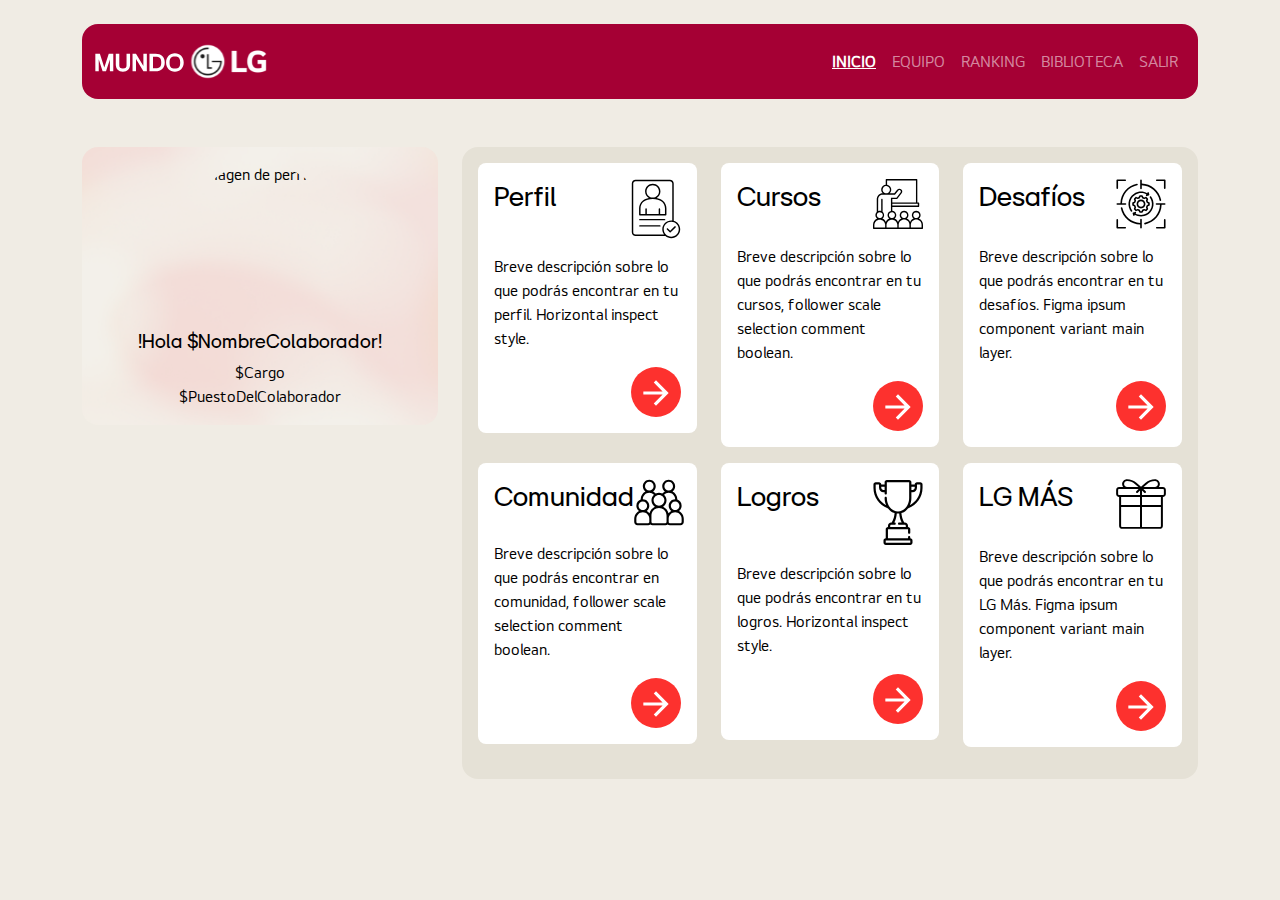
==== index.html @ dbd85ef8 "Commit inicial del proyecto Mi Mundo LG, creación de carpetas y estilos bases" ====
<!doctype html>
<html lang="es">
  <head>
    <!-- Required meta tags -->
    <meta charset="utf-8">
    <meta name="viewport" content="width=device-width, initial-scale=1">

    <!-- Bootstrap CSS -->
    <link href="https://cdn.jsdelivr.net/npm/bootstrap@5.1.3/dist/css/bootstrap.min.css" rel="stylesheet">
    <link rel="stylesheet" href="style.css">
    <title>Mi Mundo LG</title>
  </head>
  <body class="bg-body--lg">
    <div class="container">
        <header>
            <nav class="navbar navbar-expand-lg navbar-dark bg-navbar--lg rounded--lg mt-4">
                <div class="container-fluid">
                <a class="navbar-brand" href="#"><img src="assets/images/logo_mimundolg.svg" alt="mi mundo LG" width="180"></a>
                <button class="navbar-toggler" type="button" data-bs-toggle="collapse" data-bs-target="#navbarSupportedContent" aria-controls="navbarSupportedContent" aria-expanded="false" aria-label="Toggle navigation">
                    <span class="navbar-toggler-icon"></span>
                </button>
                <div class="collapse navbar-collapse" id="navbarSupportedContent">
                    <ul class="navbar-nav ms-auto mb-2 mb-lg-0">
                    <li class="nav-item">
                        <a class="nav-link active" href="#">Inicio</a>
                    </li>
                    <li class="nav-item">
                        <a class="nav-link" href="#">Equipo</a>
                    </li>
                    <li class="nav-item">
                        <a class="nav-link" href="#">Ranking</a>
                    </li>
                    <li class="nav-item">
                        <a class="nav-link" href="#">Biblioteca</a>
                    </li>
                    <li class="nav-item">
                        <a class="nav-link" href="#">Salir</a>
                    </li>
                    </ul>
                </div>
                </div>
            </nav>
        </header>
        <main class="row mt-5">
            <aside class="col-md-4">
                <div class="card-profile--lg">
                    <div class="profile-picture--lg">
                        <img src="https://randomuser.me/api/portraits/men/64.jpg" alt="Imagen de perfil" class="profile-picture">
                    </div>
                    <h5 class="text-center fw-bold mt-3">!Hola $NombreColaborador!</h5>
                    <p class="text-center mb-0">$Cargo <br> $PuestoDelColaborador </p>
                </div>
            </aside>
            <section class="col-md-8">
                <div class="contentainer-home--lg">
                    <div class="row">
                        <div class="col-md-4">
                            <article class="box-home--lg">
                                <div class="d-flex justify-content-between">
                                    <h3 class="fw-bold">Perfil</h3>
                                    <img src="assets/icons/profile.svg" alt="" class="box-home-icon">
                                </div>
                                <p class="mt-3">Breve descripción sobre lo que podrás encontrar en tu perfil. Horizontal inspect style.</p>
                                <div class="text-end">
                                    <a href="#" class="btn-circle--lg"><img src="assets/icons/arrow-right.svg"></a>
                                </div>
                            </article>
                        </div>
                        <div class="col-md-4">
                            <article class="box-home--lg">
                                <div class="d-flex justify-content-between">
                                    <h3 class="fw-bold">Cursos</h3>
                                    <img src="assets/icons/courses.svg" alt="" class="box-home-icon">
                                </div>
                                <p class="mt-3">Breve descripción sobre lo que podrás encontrar en tu cursos, follower scale selection comment boolean.</p>
                                <div class="text-end">
                                    <a href="#" class="btn-circle--lg"><img src="assets/icons/arrow-right.svg"></a>
                                </div>
                            </article>
                        </div>
                        <div class="col-md-4">
                            <article class="box-home--lg">
                                <div class="d-flex justify-content-between">
                                    <h3 class="fw-bold">Desafíos</h3>
                                    <img src="assets/icons/challenges.svg" alt="" class="box-home-icon">
                                </div>
                                <p class="mt-3">Breve descripción sobre lo que podrás encontrar en tu desafíos. Figma ipsum component variant main layer.</p>
                                <div class="text-end">
                                    <a href="#" class="btn-circle--lg"><img src="assets/icons/arrow-right.svg"></a>
                                </div>
                            </article>
                        </div>
                        <div class="col-md-4">
                            <article class="box-home--lg">
                                <div class="d-flex justify-content-between">
                                    <h3 class="fw-bold">Comunidad</h3>
                                    <img src="assets/icons/people.svg" alt="" class="box-home-icon">
                                </div>
                                <p class="mt-3">Breve descripción sobre lo que podrás encontrar en comunidad, follower scale selection comment boolean.</p>
                                <div class="text-end">
                                    <a href="#" class="btn-circle--lg"><img src="assets/icons/arrow-right.svg"></a>
                                </div>
                            </article>
                        </div>
                        <div class="col-md-4">
                            <article class="box-home--lg">
                                <div class="d-flex justify-content-between">
                                    <h3 class="fw-bold">Logros</h3>
                                    <img src="assets/icons/trophy.svg" alt="" class="box-home-icon">
                                </div>
                                <p class="mt-3">Breve descripción sobre lo que podrás encontrar en tu logros. Horizontal inspect style.</p>
                                <div class="text-end">
                                    <a href="#" class="btn-circle--lg"><img src="assets/icons/arrow-right.svg"></a>
                                </div>
                            </article>
                        </div>
                        <div class="col-md-4">
                            <article class="box-home--lg">
                                <div class="d-flex justify-content-between">
                                    <h3 class="fw-bold">LG MÁS</h3>
                                    <img src="assets/icons/gift.svg" alt="" class="box-home-icon">
                                </div>
                                <p class="mt-3">Breve descripción sobre lo que podrás encontrar en tu LG Más. Figma ipsum component variant main layer.</p>
                                <div class="text-end">
                                    <a href="#" class="btn-circle--lg"><img src="assets/icons/arrow-right.svg"></a>
                                </div>
                            </article>
                        </div>
                    </div>
                </div>
            </section>
        </main>
    </div>
    <script src="https://cdn.jsdelivr.net/npm/bootstrap@5.1.3/dist/js/bootstrap.bundle.min.js"></script>
  </body>
</html>
---- style.css ----
:root {
    --warm-grey: #F0ECE4;
    --active-red: #FD312E;
    --heritage-red: #A50034;
    --white-color: #ffffff;
    --black-color: #000000;
    --light-greyish: #E5E1D6;
}

@font-face {
    font-family: 'LGText';
    src: url('../assets/fonts/LGEITextTTF-Regular.ttf') format('truetype'); /* Regular */
    font-weight: normal;
    font-style: normal;
}

@font-face {
    font-family: 'LGHead';
    src: url('../assets/fonts/LGEIHeadlineTTF-Regular.ttf') format('truetype'); /* Regular */
    font-weight: normal;
    font-style: normal;
}

body {
    font-family: LGText;
    color: var(--black-color)
}

h1, h2, h3, h4, h5 {
    font-family: LGHead;
    color: var(--black-color)
}

.bg-body--lg {
    background-color: var(--warm-grey);
}

.bg-navbar--lg {
    background-color: var(--heritage-red);
}

.rounded--lg {
    border-radius: 1rem;
}

.nav-link {
    text-transform: uppercase;
}

.nav-link.active {
    text-decoration: underline;
    font-weight: bold;
}
.nav-link:hover {
    text-decoration: underline;
}

.card-profile--lg {
    border-radius: 1rem;
    padding: 1rem;
    background-image: url(assets/images/bg-container-profile.png);
    background-repeat: no-repeat;
    background-position: center;
    background-size: cover;
    
}

.profile-picture--lg {
    width: 150px;
    height: 150px;
    border-radius: 50%;
    overflow: hidden;
    margin: auto;
}
  
.profile-picture {
    width: 100%;
    height: auto;
    display: block;
}

.contentainer-home--lg {
    padding: 1rem;
    border-radius: 1rem;
    background-color: var(--light-greyish);
}

.box-home--lg {
    min-height: 260px;
    padding: 1rem;
    border-radius: .5rem;
    margin-bottom: 1rem;
    background-color: var(--white-color);
}

.box-home-icon {
    width: 50px;
}

.btn-circle--lg {
    display: inline-block;
    width: 50px;
    height: 50px;
    border-radius: 50%;
    text-align: center;
    line-height: 50px;
    text-decoration: none;
    background-color: #FD312E;
}
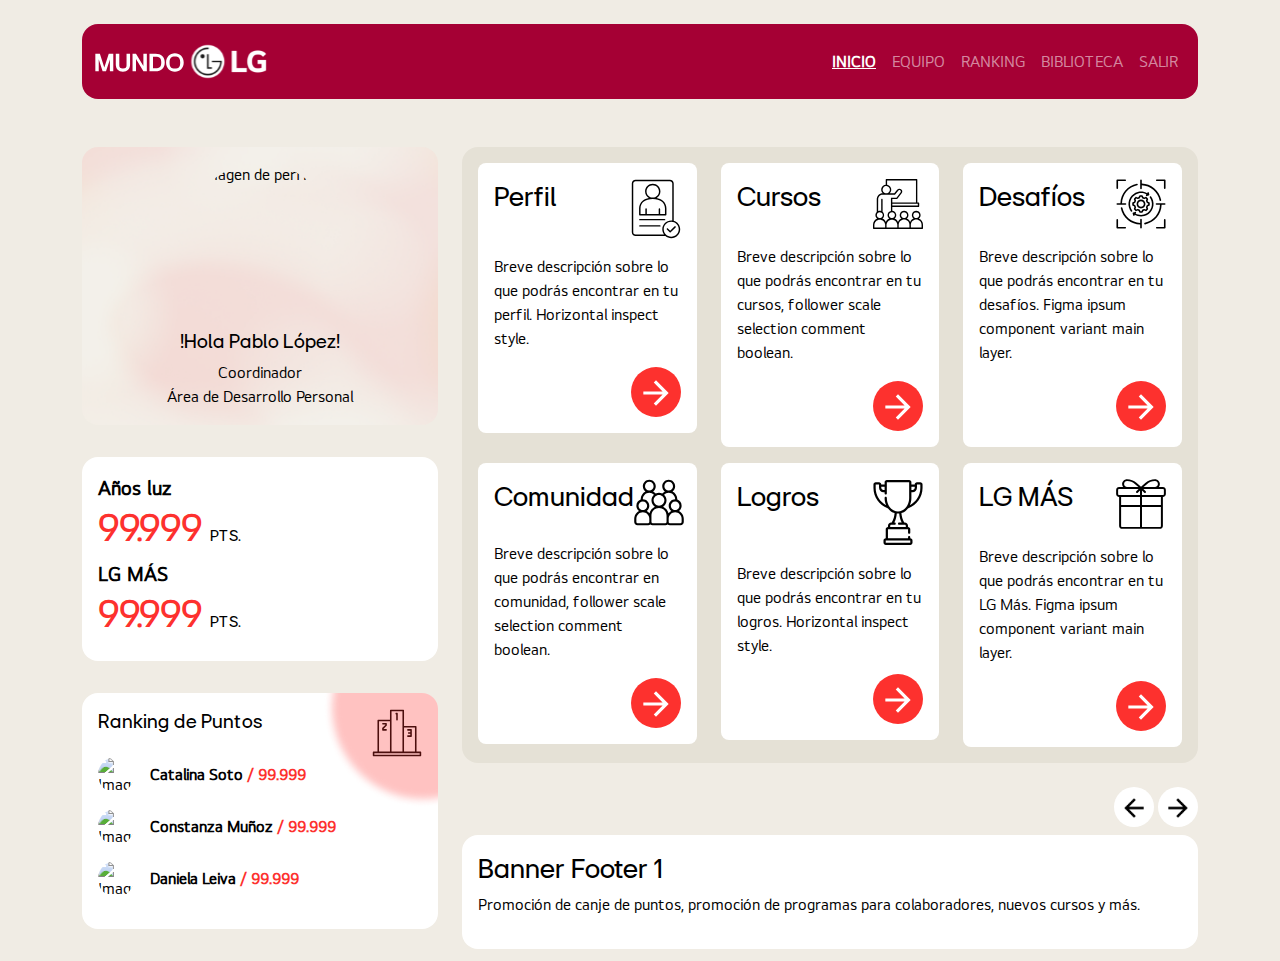
==== commit cf92bdec: "Se culmina el diseño del home" ====
--- a/index.html
+++ b/index.html
@@ -13,6 +13,7 @@
   <body class="bg-body--lg">
     <div class="container">
         <header>
+            <!-- Navbar -->
             <nav class="navbar navbar-expand-lg navbar-dark bg-navbar--lg rounded--lg mt-4">
                 <div class="container-fluid">
                 <a class="navbar-brand" href="#"><img src="assets/images/logo_mimundolg.svg" alt="mi mundo LG" width="180"></a>
@@ -21,41 +22,77 @@
                 </button>
                 <div class="collapse navbar-collapse" id="navbarSupportedContent">
                     <ul class="navbar-nav ms-auto mb-2 mb-lg-0">
-                    <li class="nav-item">
-                        <a class="nav-link active" href="#">Inicio</a>
-                    </li>
-                    <li class="nav-item">
-                        <a class="nav-link" href="#">Equipo</a>
-                    </li>
-                    <li class="nav-item">
-                        <a class="nav-link" href="#">Ranking</a>
-                    </li>
-                    <li class="nav-item">
-                        <a class="nav-link" href="#">Biblioteca</a>
-                    </li>
-                    <li class="nav-item">
-                        <a class="nav-link" href="#">Salir</a>
-                    </li>
+                        <li class="nav-item">
+                            <a class="nav-link active" href="#">Inicio</a>
+                        </li>
+                        <li class="nav-item">
+                            <a class="nav-link" href="#">Equipo</a>
+                        </li>
+                        <li class="nav-item">
+                            <a class="nav-link" href="#">Ranking</a>
+                        </li>
+                        <li class="nav-item">
+                            <a class="nav-link" href="#">Biblioteca</a>
+                        </li>
+                        <li class="nav-item">
+                            <a class="nav-link" href="#">Salir</a>
+                        </li>
                     </ul>
                 </div>
                 </div>
             </nav>
         </header>
         <main class="row mt-5">
+            <!-- Container  Side-->
             <aside class="col-md-4">
+                <!-- Box Profile -->
                 <div class="card-profile--lg">
                     <div class="profile-picture--lg">
                         <img src="https://randomuser.me/api/portraits/men/64.jpg" alt="Imagen de perfil" class="profile-picture">
                     </div>
-                    <h5 class="text-center fw-bold mt-3">!Hola $NombreColaborador!</h5>
-                    <p class="text-center mb-0">$Cargo <br> $PuestoDelColaborador </p>
+                    <h5 class="text-center fw-bold mt-3">!Hola Pablo López!</h5>
+                    <p class="text-center mb-0">Coordinador <br> Área de Desarrollo Personal </p>
+                </div>
+                <!-- Box Points LG -->
+                <div class="card-white--lg">
+                    <span class="text-medium fw-bold mb-1">Años luz</span>
+                    <h2 class="text-bigger c-red">99.999 <span class="text-regular c-black">PTS.</span></h2>
+                    <span class="text-medium fw-bold mb-1">LG MÁS</span>
+                    <h2 class="text-bigger c-red">99.999 <span class="text-regular c-black">PTS.</span></h2>
+                </div>
+                <!-- Box Ranking -->
+                <div class="card-white--lg position-relative">
+                    <div class="decorative-blur"></div>
+                    <div class="d-flex justify-content-between">
+                        <h5 class="fw-bold">Ranking de Puntos</h5>
+                        <img src="assets/icons/ranking.svg" alt="" class="box-home-icon">
+                    </div>
+                    <div class="d-flex justify-content-start align-items-center mb-3">
+                        <div class="profile-picture-small--lg me-3">
+                            <img src="https://randomuser.me/api/portraits/women/8.jpg" alt="Imagen de perfil" class="profile-picture-small">
+                        </div>
+                        <p class="mb-0 fw-bold">Catalina Soto <span class="c-red">/ 99.999</span> </p>
+                    </div>
+                    <div class="d-flex justify-content-start align-items-center mb-3">
+                        <div class="profile-picture-small--lg me-3">
+                            <img src="https://randomuser.me/api/portraits/women/63.jpg" alt="Imagen de perfil" class="profile-picture-small">
+                        </div>
+                        <p class="mb-0 fw-bold">Constanza Muñoz <span class="c-red">/ 99.999</span> </p>
+                    </div>
+                    <div class="d-flex justify-content-start align-items-center mb-3">
+                        <div class="profile-picture-small--lg me-3">
+                            <img src="https://randomuser.me/api/portraits/women/23.jpg" alt="Imagen de perfil" class="profile-picture-small">
+                        </div>
+                        <p class="mb-0 fw-bold">Daniela Leiva <span class="c-red">/ 99.999</span> </p>
+                    </div>
                 </div>
             </aside>
+            <!-- Container Main -->
             <section class="col-md-8">
-                <div class="contentainer-home--lg">
+                <div class="contentainer-home--lg mb-4">
                     <div class="row">
                         <div class="col-md-4">
-                            <article class="box-home--lg">
+                            <article class="box-home--lg mb-3">
                                 <div class="d-flex justify-content-between">
                                     <h3 class="fw-bold">Perfil</h3>
                                     <img src="assets/icons/profile.svg" alt="" class="box-home-icon">
@@ -67,7 +104,7 @@
                             </article>
                         </div>
                         <div class="col-md-4">
-                            <article class="box-home--lg">
+                            <article class="box-home--lg mb-3">
                                 <div class="d-flex justify-content-between">
                                     <h3 class="fw-bold">Cursos</h3>
                                     <img src="assets/icons/courses.svg" alt="" class="box-home-icon">
@@ -79,7 +116,7 @@
                             </article>
                         </div>
                         <div class="col-md-4">
-                            <article class="box-home--lg">
+                            <article class="box-home--lg mb-3">
                                 <div class="d-flex justify-content-between">
                                     <h3 class="fw-bold">Desafíos</h3>
                                     <img src="assets/icons/challenges.svg" alt="" class="box-home-icon">
@@ -126,6 +163,51 @@
                                 </div>
                             </article>
                         </div>
+                    </div>
+                </div>
+                <div class="text-end mb-2">
+                    <a href="#" class="btn-circle-carousel--lg" type="button" data-bs-target="#carouselExampleFade" data-bs-slide="prev">
+                        <img src="assets/icons/arrow-previus.png">
+                    </a>
+                    <a href="#" class="btn-circle-carousel--lg" type="button" data-bs-target="#carouselExampleFade" data-bs-slide="next">
+                        <img src="assets/icons/arrow-next.png">
+                    </a>
+                </div>
+                <div id="carouselExampleFade" class="carousel slide carousel-fade" data-bs-ride="carousel"  data-bs-interval="false">
+                    <div class="carousel-inner">
+                      <div class="carousel-item active">
+                        <div class="card-carousel--lg">
+                            <div class="d-flex">
+                                <div class="p-3">
+                                    <h3>Banner Footer 1</h3>
+                                    <p>Promoción de canje de puntos, promoción de programas para colaboradores, nuevos cursos y más.</p>
+                                </div>
+                                <img src="https://picsum.photos/id/7/300/100" alt="">
+                            </div>
+                        </div>
+                      </div>
+                      <div class="carousel-item">
+                        <div class="card-carousel--lg">
+                            <div class="d-flex">
+                                <div class="p-3">
+                                    <h3>Banner Footer 2</h3>
+                                    <p>Promoción de canje de puntos, promoción de programas para colaboradores, nuevos cursos y más.</p>
+                                </div>
+                                <img src="https://picsum.photos/id/20/300/100" alt="">
+                            </div>
+                        </div>
+                      </div>
+                      <div class="carousel-item">
+                        <div class="card-carousel--lg">
+                            <div class="d-flex">
+                                <div class="p-3">
+                                    <h3>Banner Footer 3</h3>
+                                    <p>Promoción de canje de puntos, promoción de programas para colaboradores, nuevos cursos y más.</p>
+                                </div>
+                                <img src="https://picsum.photos/id/119/300/100" alt="">
+                            </div>
+                        </div>
+                      </div>
                     </div>
                 </div>
             </section>
--- a/style.css
+++ b/style.css
@@ -31,6 +31,34 @@
     color: var(--black-color)
 }
 
+.c-red {
+    color: var(--active-red)
+}
+
+.c-black {
+    color: var(--black-color);
+}
+
+.text-regular {
+    font-size: 16px;
+}
+
+.text-medium {
+    font-size: 20px;
+}
+
+.text-big {
+    font-size: 32px;
+}
+
+.text-bigger {
+    font-size: 40px;
+}
+
+.text-giant {
+    font-size: 60px;
+}
+
 .bg-body--lg {
     background-color: var(--warm-grey);
 }
@@ -58,11 +86,11 @@
 .card-profile--lg {
     border-radius: 1rem;
     padding: 1rem;
+    margin-bottom: 2rem;
     background-image: url(assets/images/bg-container-profile.png);
     background-repeat: no-repeat;
     background-position: center;
     background-size: cover;
-    
 }
 
 .profile-picture--lg {
@@ -79,6 +107,19 @@
     display: block;
 }
 
+.profile-picture-small--lg {
+    width: 36px;
+    height: 36px;
+    border-radius: 50%;
+    overflow: hidden;
+}
+  
+.profile-picture-small {
+    width: 100%;
+    height: auto;
+    display: block;
+}
+
 .contentainer-home--lg {
     padding: 1rem;
     border-radius: 1rem;
@@ -89,7 +130,6 @@
     min-height: 260px;
     padding: 1rem;
     border-radius: .5rem;
-    margin-bottom: 1rem;
     background-color: var(--white-color);
 }
 
@@ -106,4 +146,48 @@
     line-height: 50px;
     text-decoration: none;
     background-color: #FD312E;
+}
+
+.btn-circle-carousel--lg {
+    display: inline-block;
+    width: 40px;
+    height: 40px;
+    border-radius: 50%;
+    text-align: center;
+    line-height: 40px;
+    text-decoration: none;
+    background-color: var(--white-color);
+}
+
+.btn-circle-carousel--lg img {
+    width: 20px;
+    height: 20px;
+}
+
+.card-white--lg {
+    padding: 1rem;
+    margin-bottom: 2rem;
+    border-radius: 1rem;
+    background-color: var(--white-color);
+}
+
+.card-carousel--lg {
+    border-radius: 1rem;
+    background-color: var(--white-color);
+}
+
+.card-carousel--lg img {
+    border-radius: 4rem 1rem 1rem 0rem;
+}
+
+.decorative-blur {
+    position: absolute;
+    top: 0;
+    right: 0;
+    width: 115px;
+    height: 115px;
+    border-radius: 0 1rem;
+    background-image: url('assets/images/circle-red-blur.png');
+    background-repeat: no-repeat;
+    background-size: cover;
 }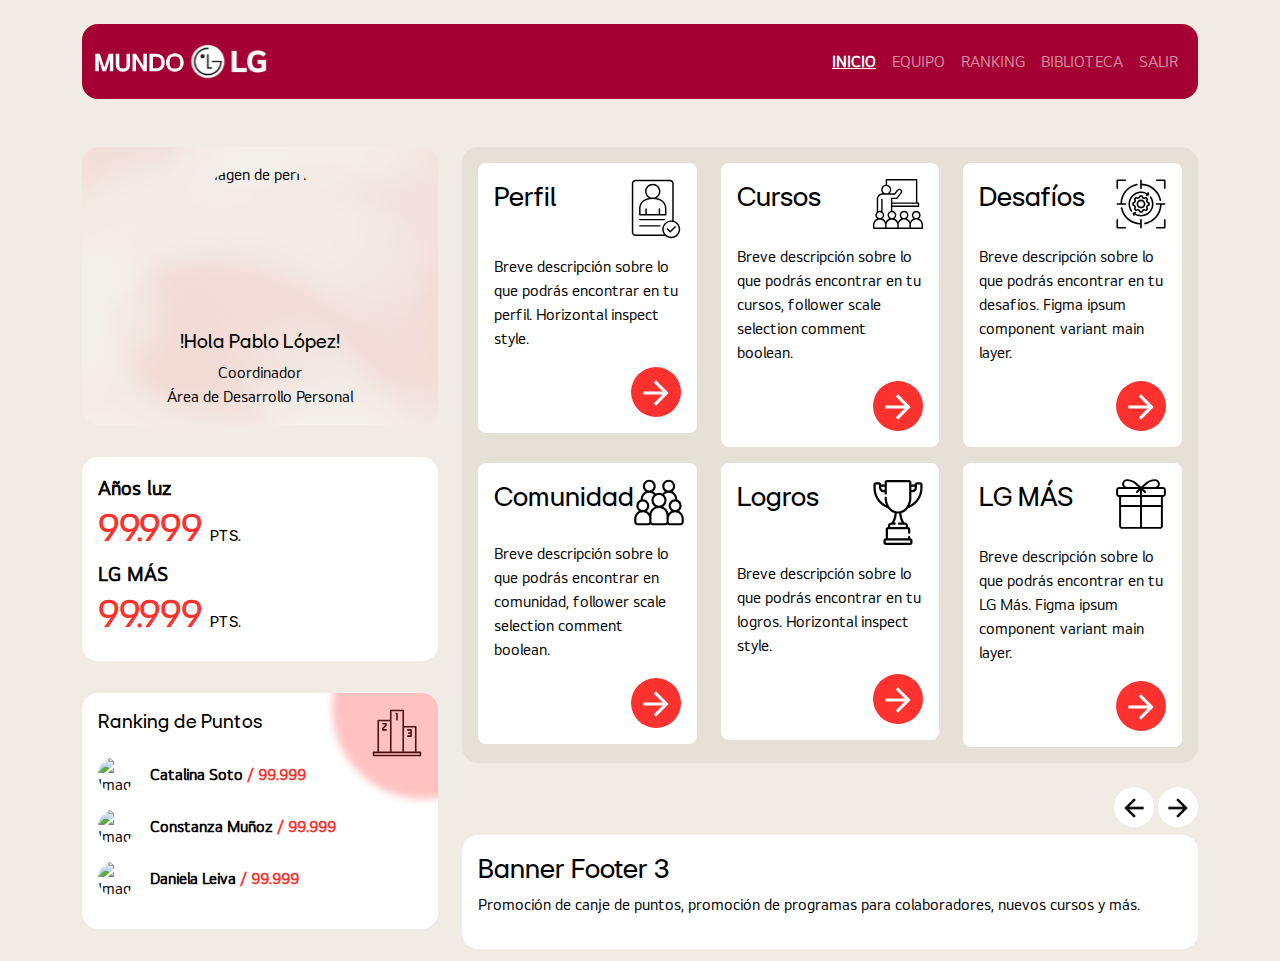
==== commit 8aed97d9: "Se realiza login y se agregan estilos e imágenes." ====
--- a/index.html
+++ b/index.html
@@ -9,6 +9,8 @@
     <link href="https://cdn.jsdelivr.net/npm/bootstrap@5.1.3/dist/css/bootstrap.min.css" rel="stylesheet">
     <link rel="stylesheet" href="style.css">
     <title>Mi Mundo LG</title>
+    <link rel="icon" type="image/png" href="/assets/icons/favicon.png">
+</head>
   </head>
   <body class="bg-body--lg">
     <div class="container">
--- a/style.css
+++ b/style.css
@@ -190,4 +190,37 @@
     background-image: url('assets/images/circle-red-blur.png');
     background-repeat: no-repeat;
     background-size: cover;
+}
+
+.card-login {
+    max-width: 400px;
+    width: 100%;
+    background-color: #ffffff;
+    border-radius: 10px;
+    box-shadow: 0px 4px 20px rgba(0, 0, 0, 0.1);
+}
+
+.btn-primary--lg {
+    background-color: var(--heritage-red);
+    color: var(--white-color);
+}
+
+.btn-primary--lg:hover {
+    background-color: var(--active-red);
+    color: var(--white-color);
+}
+  
+.btn-primary--lg {
+    width: 100%;
+}
+
+.bg-login--lg {
+    background-image: url(assets/images/LG_Electronics_Gradient_02_RGB.jpg);
+    background-repeat: no-repeat;
+    background-position: center;
+    background-size: cover;
+}
+
+.blur-background {
+    backdrop-filter: blur(10px); /* Ajusta el valor de desenfoque según tus preferencias */
 }